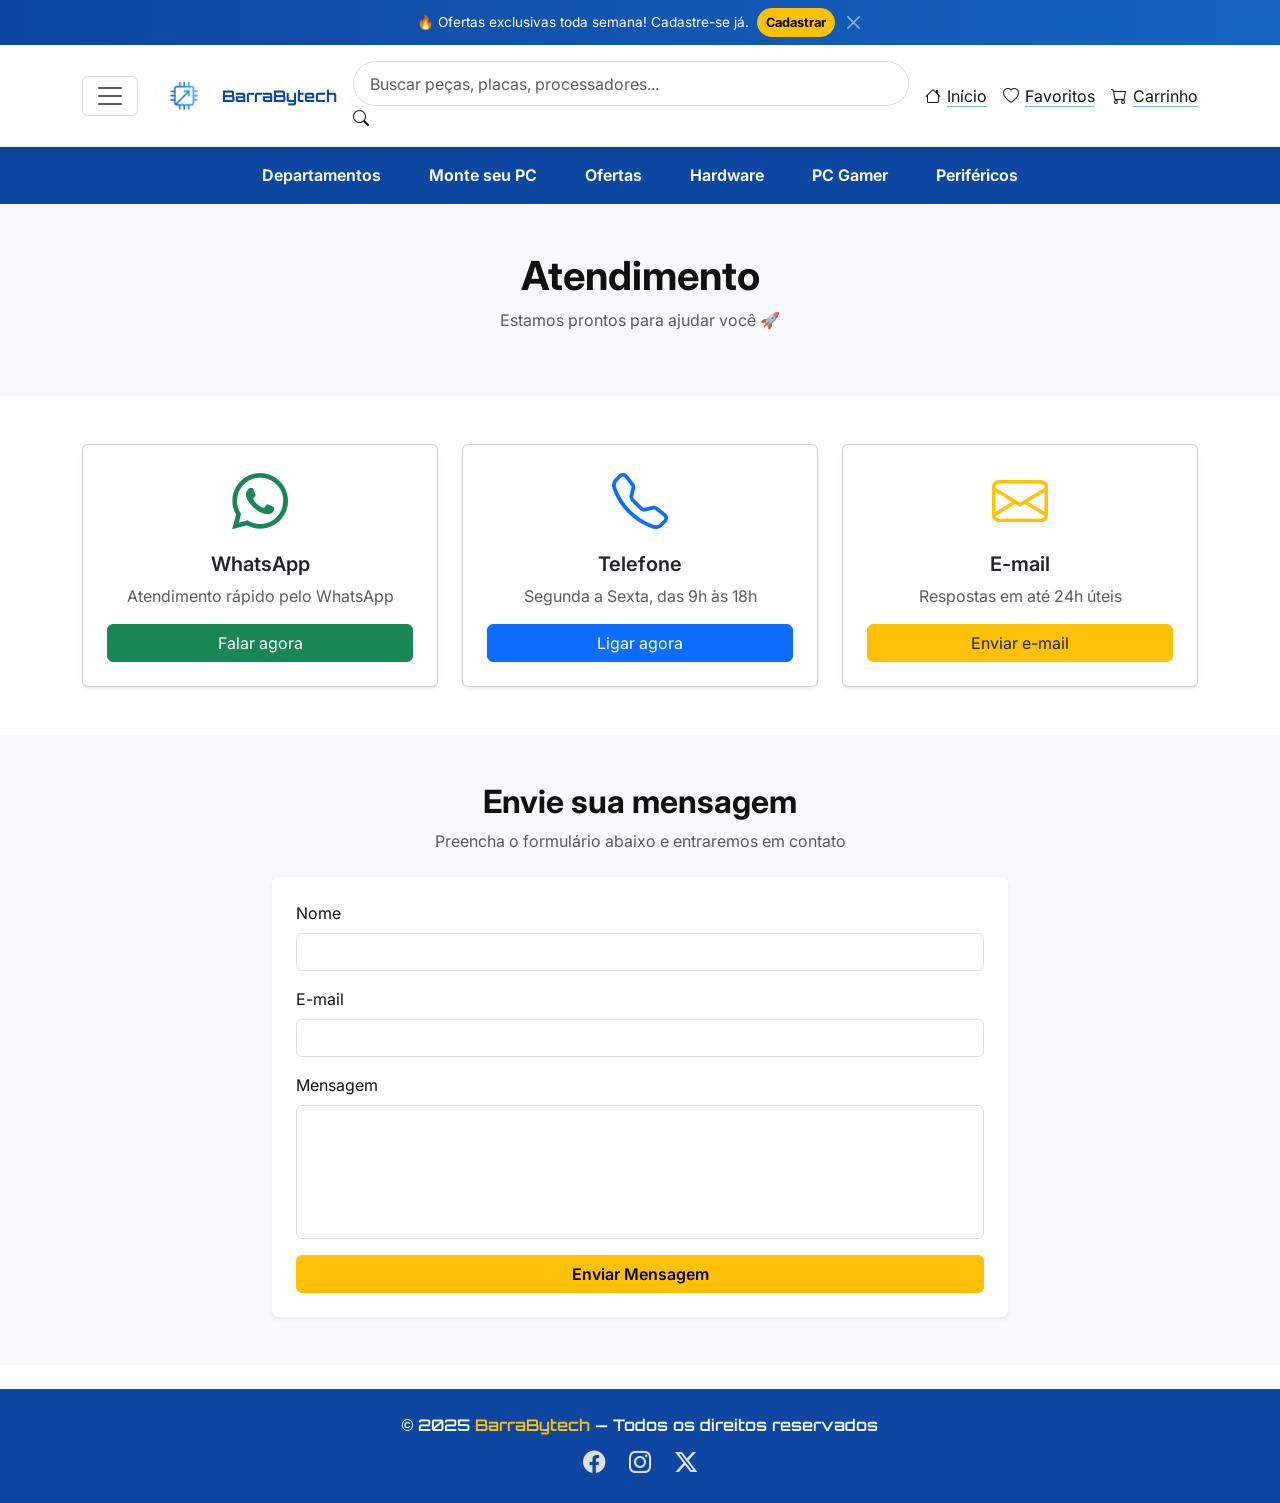
==== Site/atendimento.html @ 77c0b085 "Front-End" ====
<!DOCTYPE html>
<html lang="pt-BR">
<head>
  <meta charset="UTF-8" />
  <meta name="viewport" content="width=device-width, initial-scale=1" />
  <title>Atendimento - BarraBytech</title>

  <!-- Bootstrap -->
  <link href="https://cdn.jsdelivr.net/npm/bootstrap@5.3.3/dist/css/bootstrap.min.css" rel="stylesheet" />

  <!-- Bootstrap Icons -->
  <link rel="stylesheet" href="https://cdn.jsdelivr.net/npm/bootstrap-icons@1.10.5/font/bootstrap-icons.css" />

  <!-- Google Fonts -->
  <link href="https://fonts.googleapis.com/css2?family=Inter:wght@400;600&family=Montserrat:wght@600;700&family=Orbitron:wght@500;700&display=swap" rel="stylesheet" />

  <!-- CSS Customizado -->
  <link rel="stylesheet" href="Css/estilo.css" />

  <!-- Favicon -->
  <link rel="shortcut icon" href="img/Icon.jpg" type="image/x-icon">
</head>
<body>

  <div class="top-bar d-flex justify-content-center align-items-center gap-2 py-2">
    <span>🔥 Ofertas exclusivas toda semana! Cadastre-se já.</span>
    <a href="entrar.html">
    <button class="btn btn-warning btn-sm fw-bold">Cadastrar</button>
  </a>
    <button type="button" class="btn-close btn-close-white" aria-label="Close"></button>
  </div>

  <!-- Navbar -->
  <nav id="topo" class="navbar shadow-sm">
    <div class="container d-flex align-items-center justify-content-between">
      <div class="d-flex align-items-center gap-3">
        <!-- offcanvas trigger -->
        <button class="navbar-toggler" type="button" data-bs-toggle="offcanvas" data-bs-target="#offcanvasNavbar" aria-controls="offcanvasNavbar">
          <span class="navbar-toggler-icon"></span>
        </button>

        <a class="d-flex align-items-center gap-2 text-decoration-none" href="index.html" aria-label="BarraBytech">
          <img src="img/Icon.png" alt="BarraBytech" class="logo">
          <span class="brand-text">BarraBytech</span>
        </a>
      </div>

      <!-- search -->
      <div class="search-box mx-3 mt-2  mb-2" style="flex:1;max-width:700px;">
        <input class="form-control" type="search" placeholder="Buscar peças, placas, processadores..." aria-label="Buscar">
        <i class="bi bi-search icon"></i>
      </div>

      <!-- right icons -->
      <div class="d-flex align-items-center gap-3">
        <a href="index.html" class="icon-link"><i class="bi bi-house mb-2"></i><span class="d-none d-md-inline">Início</span></a>
        <a href="favoritos.html" class="icon-link"><i class="bi bi-heart mb-2"></i><span class="d-none d-md-inline">Favoritos</span></a>
        <a href="#" class="icon-link"><i class="bi bi-cart mb-2"></i><span class="d-none d-md-inline">Carrinho</span></a>
      </div>

      <!-- Offcanvas -->
      <div class="offcanvas offcanvas-start" tabindex="-1" id="offcanvasNavbar">
        <div class="offcanvas-header">
          <h5 class="offcanvas-title">Categorias</h5>
          <button type="button" class="btn-close btn-close-white" data-bs-dismiss="offcanvas"></button>
        </div>
        <div class="offcanvas-body">
          <ul class="navbar-nav flex-grow-1">
            <li class="nav-item"><a class="nav-link" href="hardware.html">Hardware <i class="bi bi-motherboard"></i></a></li>
            <li class="nav-item"><a class="nav-link" href="#">Periféricos <i class="bi bi-keyboard"></i></a></li>
            <li class="nav-item"><a class="nav-link" href="montePC.html">Monte seu PC</a></li>
            <li class="nav-item"><a class="nav-link" href="ofertas.html">Ofertas <i class="bi bi-tags"></i></a></li>
            <li class="nav-item"><a class="nav-link" href="pc-gamer.html">PC Gamer <i class="bi bi-pc"></i></a></li>
            <li class="nav-item dropdown">
            <a class="nav-link dropdown-toggle" href="#" role="button" data-bs-toggle="dropdown" aria-expanded="false">
              Mais categorias
            </a>
            <ul class="dropdown-menu">
              <li class="nav-item"><a class="nav-link" href="sobre.html"><i class="bi bi-people me-2"></i>Quem somos?</a></li>
              <li class="nav-item"><a class="nav-link" href="atendimento.html"><i class="bi bi-headset me-2"></i>Atendimento</a></li>
            </ul>
          </li>
          </ul>

          <!-- Busca no offcanvas -->
          <form class="d-flex mt-3" role="search">
            <input class="form-control me-2" type="search" placeholder="Buscar..." aria-label="Search" />
            <button class="btn btn-warning" type="submit">Buscar</button>
          </form>
        </div>
      </div>
    </div>
  </nav>

  <div class="nav-links">
    <div class="container d-flex justify-content-center gap-4 flex-wrap">
      <a href="departamentos.html">Departamentos</a>
      <a href="montePC.html">Monte seu PC</a>
      <a href="ofertas.html">Ofertas</a>
      <a href="hardware.html">Hardware</a>
      <a href="pc-gamer.html">PC Gamer</a>
      <a href="#">Periféricos</a>
    </div>
  </div>

  <!-- Cabeçalho -->
  <header class="py-5 text-center bg-light">
    <div class="container">
      <h1 class="fw-bold">Atendimento</h1>
      <p class="text-muted">Estamos prontos para ajudar você 🚀</p>
    </div>
  </header>

  <!-- Seção Canais de Contato -->
  <section class="py-5">
    <div class="container">
      <div class="row g-4 justify-content-center">
        
        <!-- WhatsApp -->
        <div class="col-md-4">
          <div class="card shadow-sm text-center p-4 h-100">
            <i class="bi bi-whatsapp text-success display-4 mb-3"></i>
            <h5 class="fw-semibold">WhatsApp</h5>
            <p class="text-muted">Atendimento rápido pelo WhatsApp</p>
            <a href="https://wa.me/5599999999999" target="_blank" class="btn btn-success">Falar agora</a>
          </div>
        </div>

        <!-- Telefone -->
        <div class="col-md-4">
          <div class="card shadow-sm text-center p-4 h-100">
            <i class="bi bi-telephone text-primary display-4 mb-3"></i>
            <h5 class="fw-semibold">Telefone</h5>
            <p class="text-muted">Segunda a Sexta, das 9h às 18h</p>
            <a href="tel:+5599999999999" class="btn btn-primary">Ligar agora</a>
          </div>
        </div>

        <!-- E-mail -->
        <div class="col-md-4">
          <div class="card shadow-sm text-center p-4 h-100">
            <i class="bi bi-envelope text-warning display-4 mb-3"></i>
            <h5 class="fw-semibold">E-mail</h5>
            <p class="text-muted">Respostas em até 24h úteis</p>
            <a href="mailto:contato@barrabyteh.com" class="btn btn-warning text-dark">Enviar e-mail</a>
          </div>
        </div>

      </div>
    </div>
  </section>

  <!-- Formulário de Contato -->
  <section class="py-5 bg-light">
    <div class="container">
      <div class="text-center mb-4">
        <h2 class="fw-bold">Envie sua mensagem</h2>
        <p class="text-muted">Preencha o formulário abaixo e entraremos em contato</p>
      </div>

      <div class="row justify-content-center">
        <div class="col-lg-8">
          <form action="ContatoController" method="post" class="p-4 shadow-sm bg-white rounded">
            <div class="mb-3">
              <label for="nome" class="form-label">Nome</label>
              <input type="text" class="form-control" id="nome" name="nome" required>
            </div>
            <div class="mb-3">
              <label for="email" class="form-label">E-mail</label>
              <input type="email" class="form-control" id="email" name="email" required>
            </div>
            <div class="mb-3">
              <label for="mensagem" class="form-label">Mensagem</label>
              <textarea class="form-control" id="mensagem" name="mensagem" rows="5" style="resize: none;" required></textarea>
            </div>
            <button type="submit" class="btn btn-warning fw-semibold w-100">Enviar Mensagem</button>
          </form>
        </div>
      </div>
    </div>
  </section>

  <!-- Rodapé -->
  <footer class="footer text-center py-4 mt-4">
    <div class="container">
      <p class="mb-2 text-light fw-semibold">
        &copy; 2025 <span class="brand">BarraBytech</span> — Todos os direitos reservados
      </p>
      <div class="social-links">
        <a href="#"><i class="bi bi-facebook"></i></a>
        <a href="#"><i class="bi bi-instagram"></i></a>
        <a href="#"><i class="bi bi-twitter-x"></i></a>
      </div>
    </div>
  </footer>

  <!-- Scripts -->
  <script src="https://cdn.jsdelivr.net/npm/bootstrap@5.3.3/dist/js/bootstrap.bundle.min.js"></script>
  <script src="JS/scripts.js"></script>
</body>
</html>
---- Site/Css/estilo.css ----
:root {
  --primary: #0d47a1;
  --highlight: #ffc107;
  --text: #111;
  --muted: #666;
  --bg-card: #f9f9f9;
  --price-old: #888;
  --price-new: #e53935;
}

/* Fonte global */
body {
  font-family: 'Inter', sans-serif;
  background-color: #fff;
  color: var(--text);
}

/* Top Bar */
.top-bar {
  background: linear-gradient(90deg, #0d47a1, #1565c0);
  color: white;
  font-size: 0.85rem;
}
.top-bar button {
  border-radius: 20px;
  font-size: 0.8rem;
}

/* Navbar */
.navbar {
  background: #fff;
  border-bottom: 1px solid #eee;
}
.logo {
  height: 60px;
}
.brand-text {
  font-family: 'Orbitron', sans-serif;
  color: var(--primary);
  font-weight: 700;
}
.search-box input {
  border-radius: 25px;
  padding: 0.6rem 1rem;
  border: 1px solid #ddd;
}

/* Links */
.icon-link {
  color: var(--text);
  transition: 0.2s;
}
.icon-link:hover {
  color: var(--highlight);
  transform: translateY(-2px);
}

/* Offcanvas */
.offcanvas-header {
  background: var(--primary);
  color: white;
}
.offcanvas-body {
  background: #fafafa;
}
.offcanvas .nav-link {
  font-weight: 600;
  padding: 0.6rem 0;
  transition: 0.3s;
}
.offcanvas .nav-link:hover {
  color: var(--primary);
}

/* Nav secundária */
.nav-links {
  background: var(--primary) !important;
}
.nav-links a {
  color: white;
  font-weight: 600;
  text-decoration: none;
  padding: 5px 10px;
  transition: 0.3s;
}
.nav-links a:hover {
  color: var(--highlight);
}

/* NAV LINKS SECONDARY */
.nav-links{
  background:transparent;
  padding:0.6rem 0;
  border-bottom:1px solid rgba(15,23,36,0.03);
}
.nav-links a{
  color:var(--bg-card);
  font-weight:650;
  padding:6px 12px;
  border-radius:999px;
  transition: all .18s ease;
  text-decoration:none;
  display:inline-block;
}
.nav-links a:hover{
  background: rgba(89, 135, 205, 0.685);
  color:var(--highlight);
}

/* Cards */
/* Card */
.product-card {
  border-radius: 0.8rem;
  overflow: hidden;
  transition: 0.3s ease;
  position: relative;
  background: #fff;
}
.product-card:hover {
  transform: translateY(-5px);
  box-shadow: 0 12px 25px rgba(0, 0, 0, 0.15);
}

/* Botão Favorito */
.btn-fav {
  position: absolute;
  top: 12px;
  right: 12px;
  background: #fff;
  border: none;
  border-radius: 50%;
  padding: 8px;
  box-shadow: 0 2px 6px rgba(0,0,0,0.1);
  transition: 0.3s;
}
.btn-fav:hover {
  background: #f8f9fa;
  color: red;
  transform: scale(1.1);
}

.btn-fav i {
  font-size: 1.2rem;
  color: #b43333;
}

.btn-fav i:hover {
  font-size: 1.2rem;
  color: #ff0000;
}

/* Imagem */
.product-card img {
  height: 220px;
  object-fit: contain;
  background: #fafafa;
  padding: 10px;
}

/* Título */
.product-card .card-title {
  font-family: 'Montserrat', sans-serif;
  font-weight: 600;
  font-size: 1rem;
  margin-bottom: 0.3rem;
}

/* Descrição curta */
.product-card .card-desc {
  font-size: 0.85rem;
  margin-bottom: 0.8rem;
  min-height: 40px;
}

/* Preço */
.product-card del {
  font-size: 0.85rem;
  color: #888;
}
.product-card .fw-bold {
  font-size: 1.1rem;
}

/* Botões */
.product-card .btn {
  border-radius: 25px;
  font-weight: 600;
  font-size: 0.9rem;
  transition: 0.3s;
}
.product-card .btn-outline-dark:hover {
  background: #212529;
  color: #fff;
}
.product-card .btn-outline-primary:hover {
  background: #0d47a1;
  color: #fff;
}
.product-card .btn-warning {
  font-weight: 700;
}

.voltar {
  display: flex;
  justify-content: right;
  margin-right: 50px;
}

/* Rodapé */
.footer {
  background: #0d47a1;
  color: #e0e0e0;
  font-family: 'Orbitron', sans-serif;
}
.footer .brand {
  color: var(--highlight);
}
.footer .social-links a {
  color: #e0e0e0;
  margin: 0 10px;
  font-size: 1.4rem;
  transition: 0.3s;
}
.footer .social-links a:hover {
  color: var(--highlight);
  transform: translateY(-3px);
}
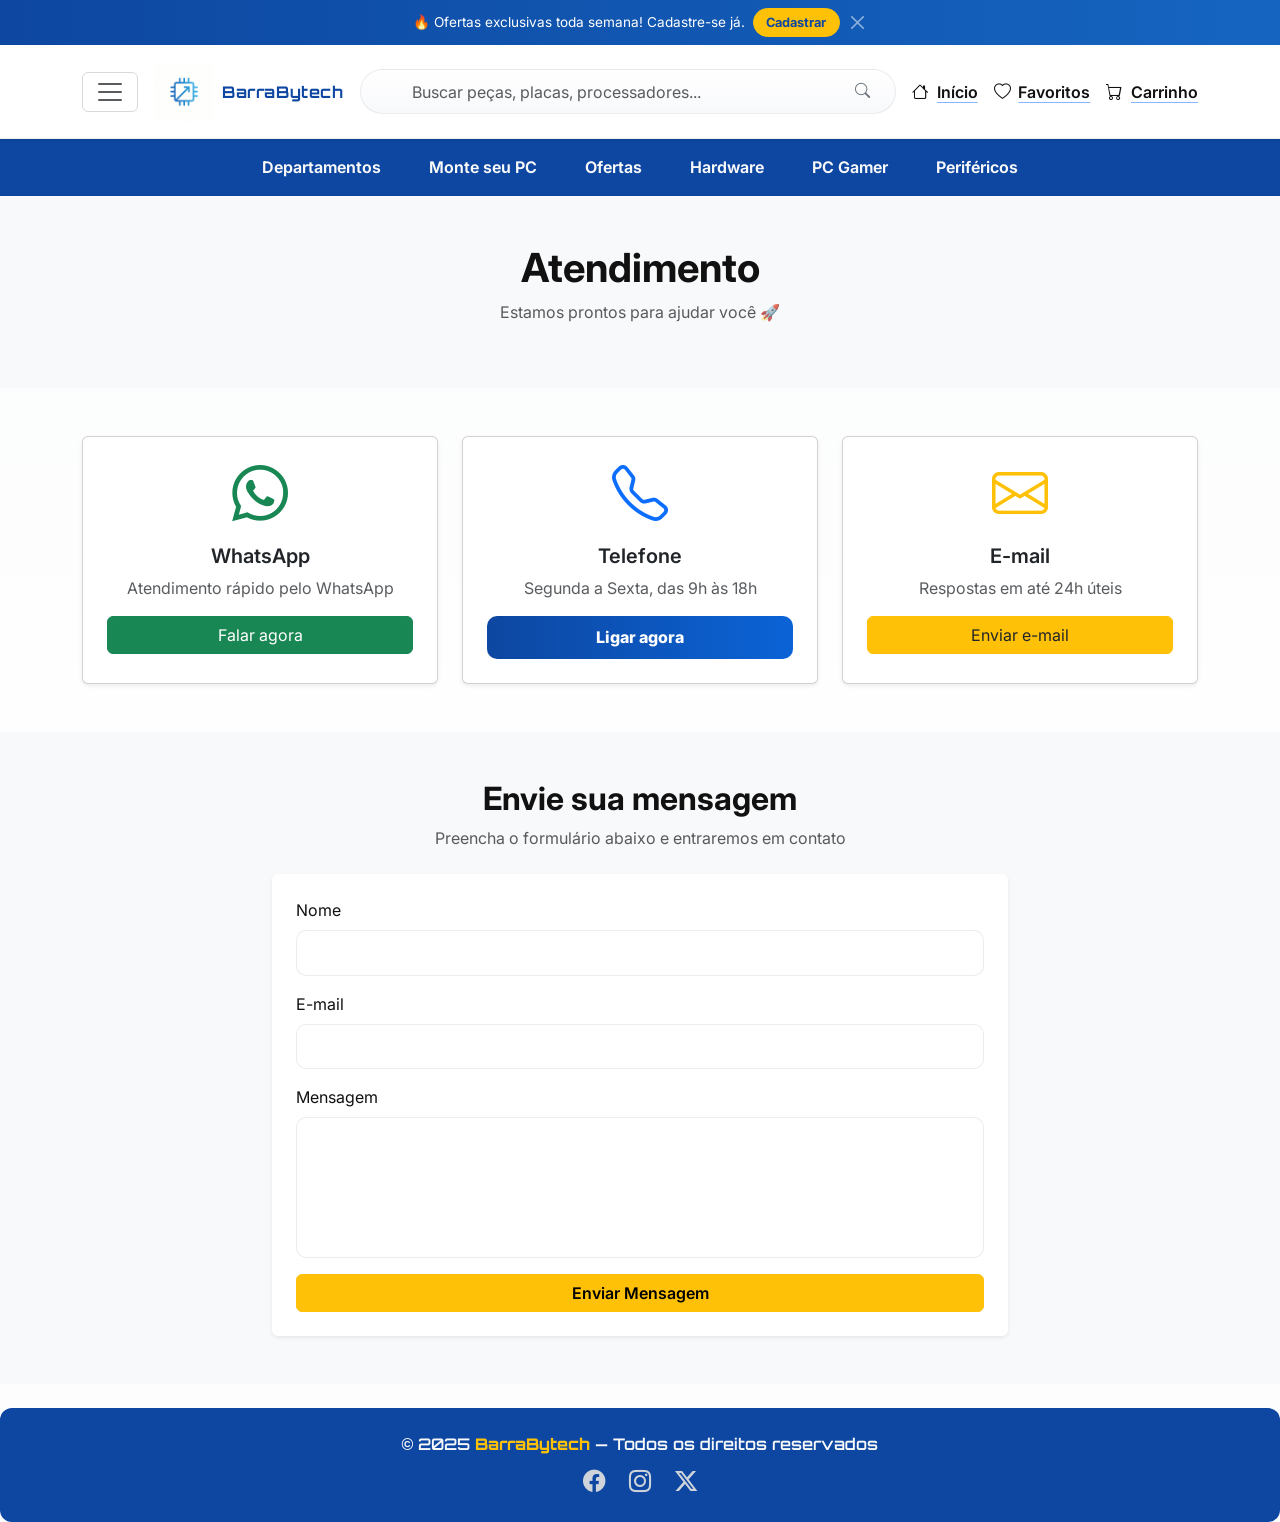
==== commit 0f5f7c9e: "Front-End" ====
--- a/Site/atendimento.html
+++ b/Site/atendimento.html
@@ -14,10 +14,9 @@
   <!-- Google Fonts -->
   <link href="https://fonts.googleapis.com/css2?family=Inter:wght@400;600&family=Montserrat:wght@600;700&family=Orbitron:wght@500;700&display=swap" rel="stylesheet" />
 
-  <!-- CSS Customizado -->
+  <!-- CSS -->
   <link rel="stylesheet" href="Css/estilo.css" />
 
-  <!-- Favicon -->
   <link rel="shortcut icon" href="img/Icon.jpg" type="image/x-icon">
 </head>
 <body>
@@ -30,11 +29,9 @@
     <button type="button" class="btn-close btn-close-white" aria-label="Close"></button>
   </div>
 
-  <!-- Navbar -->
   <nav id="topo" class="navbar shadow-sm">
     <div class="container d-flex align-items-center justify-content-between">
       <div class="d-flex align-items-center gap-3">
-        <!-- offcanvas trigger -->
         <button class="navbar-toggler" type="button" data-bs-toggle="offcanvas" data-bs-target="#offcanvasNavbar" aria-controls="offcanvasNavbar">
           <span class="navbar-toggler-icon"></span>
         </button>
@@ -45,20 +42,17 @@
         </a>
       </div>
 
-      <!-- search -->
       <div class="search-box mx-3 mt-2  mb-2" style="flex:1;max-width:700px;">
         <input class="form-control" type="search" placeholder="Buscar peças, placas, processadores..." aria-label="Buscar">
         <i class="bi bi-search icon"></i>
       </div>
 
-      <!-- right icons -->
       <div class="d-flex align-items-center gap-3">
         <a href="index.html" class="icon-link"><i class="bi bi-house mb-2"></i><span class="d-none d-md-inline">Início</span></a>
         <a href="favoritos.html" class="icon-link"><i class="bi bi-heart mb-2"></i><span class="d-none d-md-inline">Favoritos</span></a>
-        <a href="#" class="icon-link"><i class="bi bi-cart mb-2"></i><span class="d-none d-md-inline">Carrinho</span></a>
+        <a href="carrinho.html" class="icon-link"><i class="bi bi-cart mb-2"></i><span class="d-none d-md-inline">Carrinho</span></a>
       </div>
 
-      <!-- Offcanvas -->
       <div class="offcanvas offcanvas-start" tabindex="-1" id="offcanvasNavbar">
         <div class="offcanvas-header">
           <h5 class="offcanvas-title">Categorias</h5>
@@ -67,8 +61,8 @@
         <div class="offcanvas-body">
           <ul class="navbar-nav flex-grow-1">
             <li class="nav-item"><a class="nav-link" href="hardware.html">Hardware <i class="bi bi-motherboard"></i></a></li>
-            <li class="nav-item"><a class="nav-link" href="#">Periféricos <i class="bi bi-keyboard"></i></a></li>
-            <li class="nav-item"><a class="nav-link" href="montePC.html">Monte seu PC</a></li>
+            <li class="nav-item"><a class="nav-link" href="perifericos.html">Periféricos <i class="bi bi-keyboard"></i></a></li>
+            <li class="nav-item"><a class="nav-link" href="montePC.html">Monte seu PC<i class="bi bi-tools"></i></a></li>
             <li class="nav-item"><a class="nav-link" href="ofertas.html">Ofertas <i class="bi bi-tags"></i></a></li>
             <li class="nav-item"><a class="nav-link" href="pc-gamer.html">PC Gamer <i class="bi bi-pc"></i></a></li>
             <li class="nav-item dropdown">
@@ -82,7 +76,6 @@
           </li>
           </ul>
 
-          <!-- Busca no offcanvas -->
           <form class="d-flex mt-3" role="search">
             <input class="form-control me-2" type="search" placeholder="Buscar..." aria-label="Search" />
             <button class="btn btn-warning" type="submit">Buscar</button>
@@ -99,11 +92,10 @@
       <a href="ofertas.html">Ofertas</a>
       <a href="hardware.html">Hardware</a>
       <a href="pc-gamer.html">PC Gamer</a>
-      <a href="#">Periféricos</a>
+      <a href="perifericos.html">Periféricos</a>
     </div>
   </div>
 
-  <!-- Cabeçalho -->
   <header class="py-5 text-center bg-light">
     <div class="container">
       <h1 class="fw-bold">Atendimento</h1>
@@ -111,12 +103,10 @@
     </div>
   </header>
 
-  <!-- Seção Canais de Contato -->
   <section class="py-5">
     <div class="container">
       <div class="row g-4 justify-content-center">
         
-        <!-- WhatsApp -->
         <div class="col-md-4">
           <div class="card shadow-sm text-center p-4 h-100">
             <i class="bi bi-whatsapp text-success display-4 mb-3"></i>
@@ -126,7 +116,6 @@
           </div>
         </div>
 
-        <!-- Telefone -->
         <div class="col-md-4">
           <div class="card shadow-sm text-center p-4 h-100">
             <i class="bi bi-telephone text-primary display-4 mb-3"></i>
@@ -136,7 +125,6 @@
           </div>
         </div>
 
-        <!-- E-mail -->
         <div class="col-md-4">
           <div class="card shadow-sm text-center p-4 h-100">
             <i class="bi bi-envelope text-warning display-4 mb-3"></i>
@@ -150,7 +138,6 @@
     </div>
   </section>
 
-  <!-- Formulário de Contato -->
   <section class="py-5 bg-light">
     <div class="container">
       <div class="text-center mb-4">
@@ -180,7 +167,6 @@
     </div>
   </section>
 
-  <!-- Rodapé -->
   <footer class="footer text-center py-4 mt-4">
     <div class="container">
       <p class="mb-2 text-light fw-semibold">
--- a/Site/Css/estilo.css
+++ b/Site/Css/estilo.css
@@ -7,6 +7,215 @@
   --price-old: #888;
   --price-new: #e53935;
 }
+
+:root{
+      --bg:#fafbfc;
+      --surface:#ffffff;
+      --primary:#0d47a1;
+      --accent:#ffc107;
+      --muted:#6c757d;
+      --card-shadow: 0 12px 30px rgba(8,20,40,0.06);
+      --radius: 14px;
+    }
+
+    html,body{height:100%}
+    body{
+      font-family: "Inter", system-ui, -apple-system, "Segoe UI", Roboto, "Helvetica Neue", Arial;
+      background: linear-gradient(180deg, var(--bg) 0%, #ffffff 100%);
+      color:#0f1724;
+      -webkit-font-smoothing:antialiased;
+      -moz-osx-font-smoothing:grayscale;
+      margin:0;
+    }
+
+    .btn-fav.favorito-ativo {
+      border-color: #dc3545; 
+      color: #dc3545;
+    }    
+
+    /* TOP BAR */
+    .top-bar{
+      background: linear-gradient(90deg,#0d47a1,#1565c0);
+      color:#fff;
+      font-size:0.9rem;
+      padding:0.45rem 0;
+      display:flex;
+      justify-content:center;
+      gap:0.6rem;
+      align-items:center;
+    }
+    .top-bar .btn {
+      border-radius:20px;
+      padding:0.25rem 0.8rem;
+      font-weight:700;
+      color:#0d47a1;
+    }
+    .btn-close-white { filter: invert(1) grayscale(1) brightness(1.6); }
+
+    /* NAVBAR */
+    .navbar{
+      background:transparent;
+      padding:1rem 0;
+      border-bottom:1px solid rgba(15,23,36,0.06);
+    }
+    .logo{ height:56px; object-fit:contain; }
+    .brand-text{
+      font-family:'Orbitron', sans-serif;
+      color:var(--primary);
+      font-weight:700;
+      letter-spacing:0.6px;
+    }
+
+    /* BUSCA */
+    .search-box{
+      --input-radius: 40px;
+      display:flex;
+      align-items:center;
+      gap:0.6rem;
+    }
+    .search-box .form-control{
+      border-radius:var(--input-radius);
+      padding:0.6rem 1rem 0.6rem 3.2rem;
+      border:1px solid rgba(15,23,36,0.07);
+      box-shadow:none;
+      transition: box-shadow .18s ease, border-color .18s ease;
+      background:linear-gradient(180deg,#fff,#f8f9fb);
+    }
+    .search-box .form-control:focus{
+      box-shadow:0 6px 22px rgba(13,71,161,0.08);
+      border-color: rgba(13,71,161,0.5);
+      outline: none;
+    }
+    .search-box .icon{
+      position:relative;
+      margin-left:-3.2rem;
+      pointer-events:none;
+      color:var(--muted);
+      font-size:0.95rem;
+    }
+
+    /* (entrar, favoritos, carrinho) */
+    .icon-link {
+      color: #0f1724;
+      font-weight:600;
+      display:flex;
+      gap:0.5rem;
+      align-items:center;
+      transition: transform .12s ease, color .12s ease;
+    }
+    .icon-link i { font-size:1.04rem; }
+    .icon-link:hover{ transform: translateY(-3px); color:var(--accent); }
+
+    /* OFFCANVAS */
+    .offcanvas-header{ background:var(--primary); color:#fff; }
+    .offcanvas-body{ background: transparent; }
+    .offcanvas .nav-link{ font-weight:600; color:#222; padding:.5rem 0; }
+    .offcanvas .nav-link i{ color:var(--primary); margin-left:.35rem; }
+
+  
+
+    /* AUTH CARDS LAYOUT */
+    .auth-card{
+      border-radius: var(--radius);
+      background: var(--surface);
+      box-shadow: var(--card-shadow);
+      overflow:visible;
+      border:1px solid rgba(15,23,36,0.03);
+    }
+    .auth-card .card-body{
+      padding:2.2rem;
+    }
+    .auth-title{
+      font-weight:800;
+      letter-spacing: .4px;
+    }
+
+    /* INPUT GROUP ICONS */
+    .input-group-text {
+      background: linear-gradient(180deg,#0d47a1,#0b5ed7);
+      border: none;
+      color: #fff;
+      min-width:44px;
+      display:flex;
+      justify-content:center;
+      align-items:center;
+      border-radius:10px;
+    }
+    .form-control{
+      border-radius:10px;
+      border:1px solid rgba(15,23,36,0.08);
+      padding:0.6rem 0.75rem;
+    }
+
+    /* SOCIAL BOTOES */
+    .btn-google{
+      background:#fff;
+      border:1px solid rgba(15,23,36,0.06);
+      color:#222;
+      display:flex;
+      align-items:center;
+      gap:.6rem;
+      justify-content:center;
+      border-radius:12px;
+      padding:.6rem;
+      font-weight:700;
+    }
+    .btn-google img{ width:20px; height:20px; }
+
+    .btn-apple{
+      background:#0f1724;
+      color:#fff;
+      border-radius:12px;
+      padding:.6rem;
+      font-weight:700;
+      display:flex;
+      align-items:center;
+      gap:.6rem;
+      justify-content:center;
+      border:1px solid rgba(255,255,255,0.06);
+    }
+
+    /* divider */
+    .or-line {
+      display:flex;
+      align-items:center;
+      gap:.6rem;
+      color:var(--muted);
+    }
+    .or-line hr{
+      flex:1;
+      height:1px;
+      border:none;
+      background:rgba(15,23,36,0.06);
+    }
+
+    /* FORMS */
+    .btn-primary {
+      border-radius: 10px;
+      padding: .6rem;
+      font-weight:800;
+      background: linear-gradient(90deg,var(--primary),#0b63d6);
+      border:none;
+    }
+    .btn-dark {
+      border-radius: 10px;
+      padding: .6rem;
+      font-weight:700;
+    }
+
+    /* FOOTER */
+    .footer{
+      margin-top:3rem;
+      background:var(--primary);
+      color:#fff;
+      padding:1.2rem 0;
+      text-align:center;
+      border-radius:12px;
+    }
+    .footer .brand{ color:var(--accent); font-weight:800; font-family:'Orbitron',sans-serif; }
+    .footer .social-links a{ color: #fff; margin:0 .45rem; font-size:1.1rem; opacity:0.92; transition: transform .15s ease; }
+    .footer .social-links a:hover{ transform: translateY(-3px); color:var(--accent); }
+
 
 /* Fonte global */
 body {
@@ -157,6 +366,39 @@
   padding: 10px;
 }
 
+.cart-card {
+  border-radius: 12px;
+  transition: transform 0.2s;
+}
+
+.cart-card:hover {
+  transform: translateY(-3px);
+}
+
+.cart-img {
+  width: 100px;
+  height: 100px;
+  object-fit: contain;
+  border-radius: 12px;
+  background-color: #f8f9fa;
+  padding: 10px;
+}
+
+.quantity-input {
+  border-radius: 8px;
+  text-align: center;
+}
+
+.remove-btn {
+  border-radius: 8px;
+}
+
+.cart-total h4 {
+  font-weight: 600;
+  color: #dc3545;
+}
+
+
 /* Título */
 .product-card .card-title {
   font-family: 'Montserrat', sans-serif;
